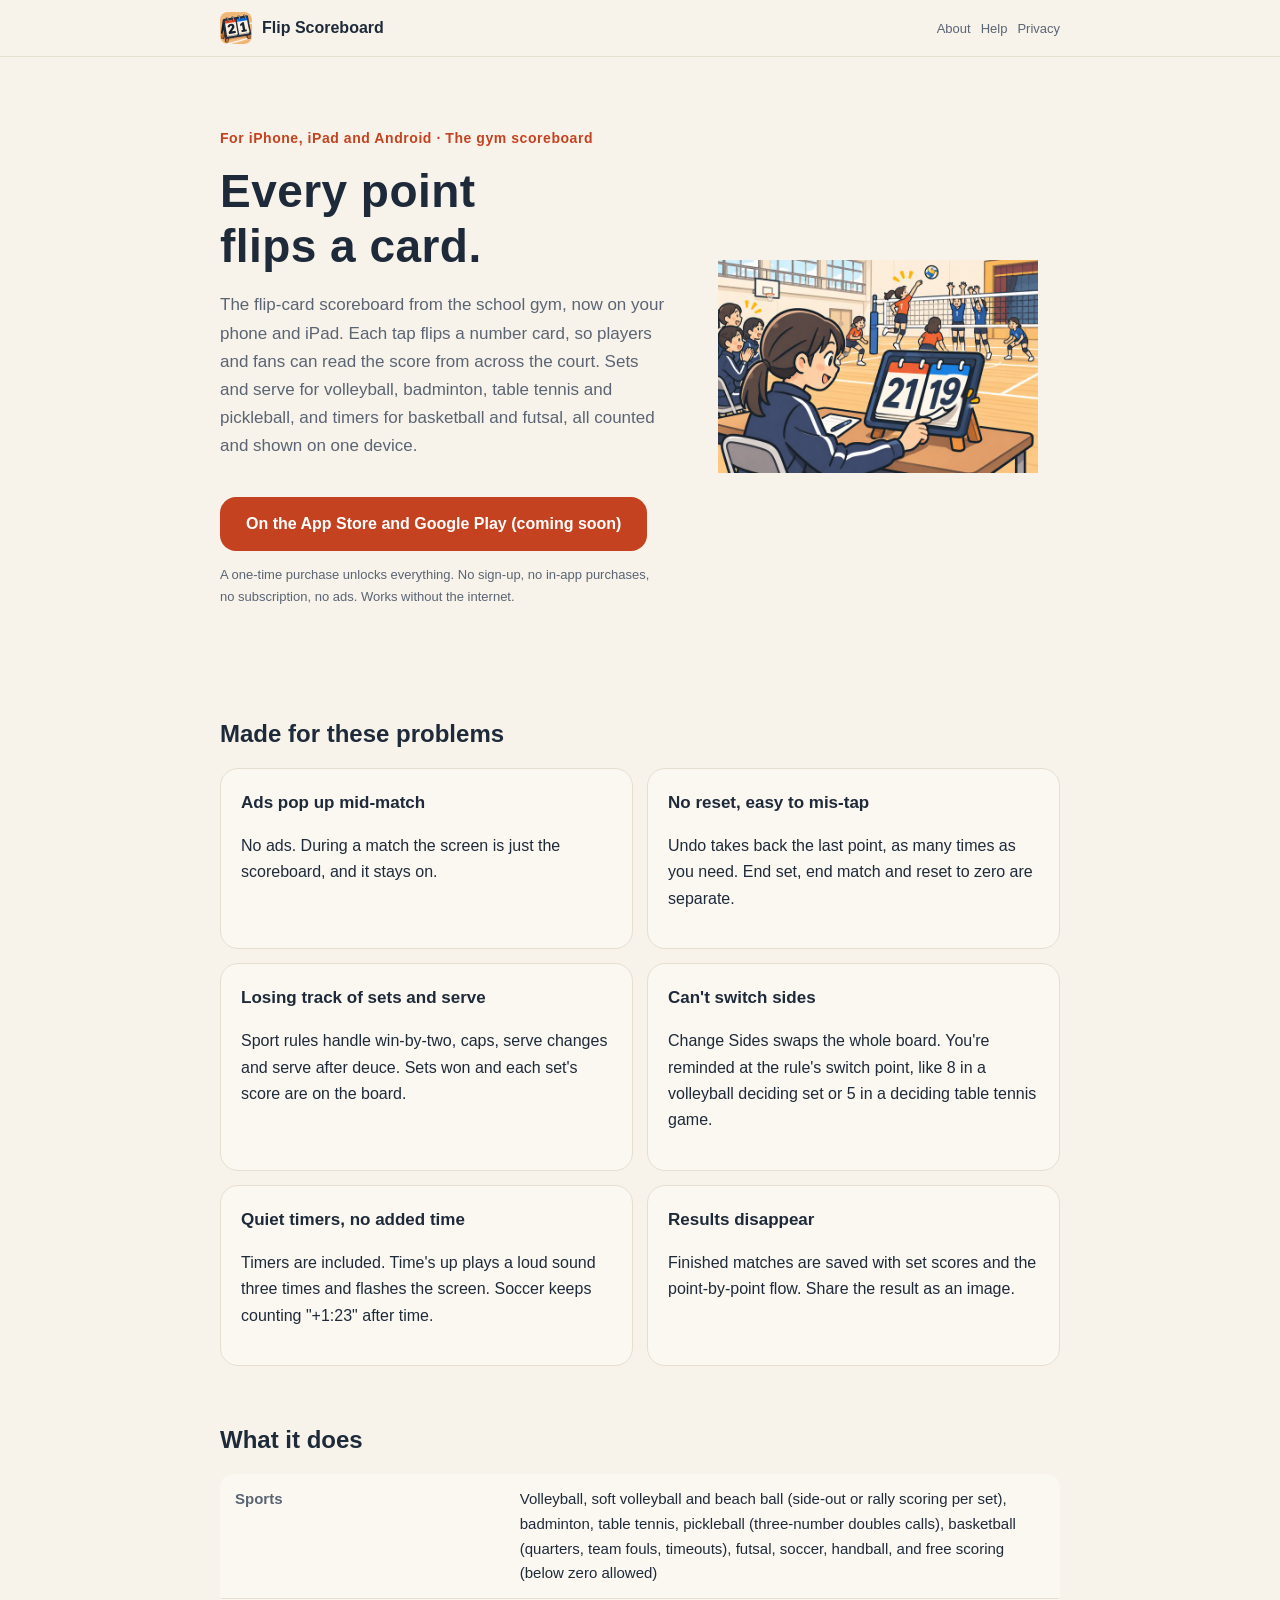
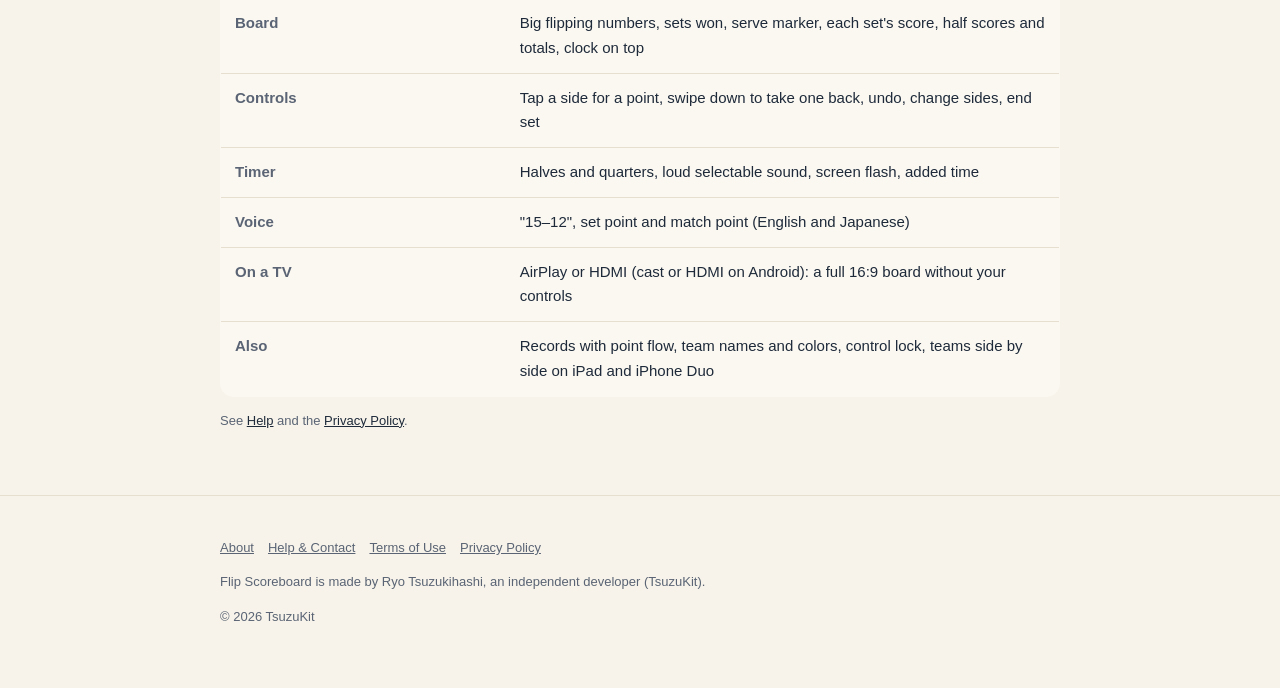
==== index.html @ cb6ddffb "めくり得点板のサイトを公開" ====
<!DOCTYPE html>
<html lang="ja" data-title-ja="めくり得点板｜スコアボード・得点板アプリ（バレー・卓球・バドミントン・バスケ）" data-title-en="Flip Scoreboard | Scoreboard for volleyball, table tennis, badminton and more">
<head>
<meta charset="UTF-8">
<meta name="viewport" content="width=device-width, initial-scale=1">
<script>(function(){var l=navigator.languages&&navigator.languages.length?navigator.languages:[navigator.language||"ja"],p="en";for(var i=0;i<l.length;i++){var c=String(l[i]).toLowerCase();if(c.indexOf("ja")===0){p="ja";break}if(c.indexOf("en")===0){p="en";break}}var d=document.documentElement;d.lang=p;var t=d.getAttribute("data-title-"+p);if(t){document.title=t}})();</script>
<title>めくり得点板｜スコアボード・得点板アプリ（バレー・卓球・バドミントン・バスケ）</title>
<meta name="description" content="体育館のめくり式の得点板を、スマホと iPad に。バレーボール・バドミントン・卓球・ピックルボール・バスケ・フットサルの点数・セット・サーブ権・タイマーを大きく。広告なし・買い切り。 / A flip-card scoreboard for your phone and iPad. Points, sets, serve and timers for volleyball, badminton, table tennis, pickleball, basketball and futsal. No ads, one-time purchase.">
<meta property="og:title" content="めくり得点板｜スコアボード・得点板アプリ（バレー・卓球・バドミントン・バスケ）">
<meta property="og:description" content="体育館のめくり式の得点板を、スマホと iPad に。バレーボール・バドミントン・卓球・ピックルボール・バスケ・フットサルの点数・セット・サーブ権・タイマーを大きく。広告なし・買い切り。">
<meta property="og:type" content="website">
<meta property="og:url" content="https://mekuri.tsuzukit.com/">
<meta property="og:image" content="https://mekuri.tsuzukit.com/assets/og.jpg">
<link rel="icon" href="assets/icon.png">
<link rel="apple-touch-icon" href="assets/icon.png">
<link rel="stylesheet" href="style.css">
</head>
<body>
<div data-l="ja" lang="ja">
<header class="site"><div class="wrap">
<a class="brand" href="./"><img src="assets/icon.png" alt="" width="32" height="32">めくり得点板</a>
<nav class="site"><a href="./">紹介</a><a href="support.html">使い方</a><a href="privacy.html">プライバシー</a></nav>
</div></header>
<main class="wrap">
<section class="hero">
<div>
<p class="eyebrow">iPhone・iPad・Android 向け・体育館の得点板</p>
<h1>1点ごとに、<br>めくれる得点板。</h1>
<p class="lead">体育館のめくり式の得点板を、スマホと iPad に。押すたびに数字の札がめくれて、コートの向こうからも点数が分かります。バレーボール・バドミントン・卓球・ピックルボールのセットとサーブ権、バスケ・フットサルのタイマーまで、1台で数えて見せられます。</p>
<a class="cta" href="#store" id="store">App Store・Google Play で見る（準備中）</a>
<p class="note">買い切りの有料アプリです。一度買えば、すべての機能が使えます。アカウント登録・アプリ内課金・サブスクリプション・広告はありません。ネットにつながっていなくても使えます。</p>
</div>
<img src="assets/hero.jpg" alt="中学校の体育館で、得点係の生徒がスタンドに立てたタブレットのめくり式の得点板を押していて、奥でバレーボールの試合をしている絵" width="360">
</section>

<h2>こんな困りごとのために作りました</h2>
<div class="grid two">
<div class="card"><h3>試合中に広告が出て焦る</h3><p>広告はありません。試合のあいだ、画面は得点板だけです。画面も消えません。</p></div>
<div class="card"><h3>リセットが無い・押しまちがえる</h3><p>［取り消す］で直前の1点に戻せます（何回でも）。「セットを終える」「試合を終える」「点を0に戻す」を分けて置いています。</p></div>
<div class="card"><h3>セットとサーブ権を数えまちがえる</h3><p>種目のルールで、2点差・上限・サーブの交代・デュースのあとのサーブを数えます。セットの数とセットごとの点も、板に出ます。</p></div>
<div class="card"><h3>コートチェンジができない</h3><p>［コートチェンジ］で左右が板ごと入れかわります。バレーの最終セットの8点、卓球の最終ゲームの5点など、ルールの時には知らせます。</p></div>
<div class="card"><h3>タイマーの音が小さい・ロスタイムが分からない</h3><p>タイマーは全部入り。時間が来たら大きな音を3回鳴らし、画面を光らせます。サッカーは時間のあとも「+1:23」と数え続けます。</p></div>
<div class="card"><h3>結果が残らない</h3><p>終わった試合は、セットの点と点の流れまで記録に残ります。結果は画像で共有できます。</p></div>
</div>

<h2>できること</h2>
<table>
<tr><th>種目</th><td>バレーボール・ソフトバレー／ビーチボール（セットごとにサーブ権制とラリー制）・バドミントン・卓球・ピックルボール（ダブルスの3つの数）・バスケ（クォーター・チームファウル・タイムアウト）・フットサル・サッカー・ハンドボール・自由（0 より下も数えられる）</td></tr>
<tr><th>得点板</th><td>めくれる大きな数字・セットの数・サーブ権の印・セットごとの点・前後半の点と合計・上に時計</td></tr>
<tr><th>操作</th><td>左右を押して1点・下にスワイプで1点もどす・取り消す・コートチェンジ・セットを終える</td></tr>
<tr><th>タイマー</th><td>前後半・クォーター・大きな音（選べる）・画面が光る・ロスタイム</td></tr>
<tr><th>読み上げ</th><td>「15対12」・セットポイント・マッチポイント（日本語・英語）</td></tr>
<tr><th>テレビに映す</th><td>AirPlay・HDMI（Android はキャスト・HDMI）で、操作の映らない得点板を 16:9 いっぱいに</td></tr>
<tr><th>そのほか</th><td>記録と点の流れ・チームの名前と色・操作のロック・iPad と iPhone Duo では2チームを左右に</td></tr>
</table>
<p class="note">くわしくは<a href="support.html">使い方</a>と<a href="privacy.html">プライバシーポリシー</a>へ。</p>
</main>
<footer class="site"><div class="wrap">
<p><a href="./">紹介</a><a href="support.html">使い方とお問い合わせ</a><a href="terms.html">利用規約</a><a href="privacy.html">プライバシーポリシー</a></p>
<p>めくり得点板は、個人開発者の續橋涼（TsuzuKit）が作っているアプリです。</p>
<p>© 2026 TsuzuKit</p>
</div></footer>
</div>
<div data-l="en" lang="en">
<header class="site"><div class="wrap">
<a class="brand" href="./"><img src="assets/icon.png" alt="" width="32" height="32">Flip Scoreboard</a>
<nav class="site"><a href="./">About</a><a href="support.html">Help</a><a href="privacy.html">Privacy</a></nav>
</div></header>
<main class="wrap">
<section class="hero">
<div>
<p class="eyebrow">For iPhone, iPad and Android · The gym scoreboard</p>
<h1>Every point<br>flips a card.</h1>
<p class="lead">The flip-card scoreboard from the school gym, now on your phone and iPad. Each tap flips a number card, so players and fans can read the score from across the court. Sets and serve for volleyball, badminton, table tennis and pickleball, and timers for basketball and futsal, all counted and shown on one device.</p>
<a class="cta" href="#store" id="store">On the App Store and Google Play (coming soon)</a>
<p class="note">A one-time purchase unlocks everything. No sign-up, no in-app purchases, no subscription, no ads. Works without the internet.</p>
</div>
<img src="assets/hero.jpg" alt="In a school gym, a student scorekeeper taps a tablet on a stand showing a flip-card scoreboard while a volleyball match goes on" width="360">
</section>

<h2>Made for these problems</h2>
<div class="grid two">
<div class="card"><h3>Ads pop up mid-match</h3><p>No ads. During a match the screen is just the scoreboard, and it stays on.</p></div>
<div class="card"><h3>No reset, easy to mis-tap</h3><p>Undo takes back the last point, as many times as you need. End set, end match and reset to zero are separate.</p></div>
<div class="card"><h3>Losing track of sets and serve</h3><p>Sport rules handle win-by-two, caps, serve changes and serve after deuce. Sets won and each set's score are on the board.</p></div>
<div class="card"><h3>Can't switch sides</h3><p>Change Sides swaps the whole board. You're reminded at the rule's switch point, like 8 in a volleyball deciding set or 5 in a deciding table tennis game.</p></div>
<div class="card"><h3>Quiet timers, no added time</h3><p>Timers are included. Time's up plays a loud sound three times and flashes the screen. Soccer keeps counting "+1:23" after time.</p></div>
<div class="card"><h3>Results disappear</h3><p>Finished matches are saved with set scores and the point-by-point flow. Share the result as an image.</p></div>
</div>

<h2>What it does</h2>
<table>
<tr><th>Sports</th><td>Volleyball, soft volleyball and beach ball (side-out or rally scoring per set), badminton, table tennis, pickleball (three-number doubles calls), basketball (quarters, team fouls, timeouts), futsal, soccer, handball, and free scoring (below zero allowed)</td></tr>
<tr><th>Board</th><td>Big flipping numbers, sets won, serve marker, each set's score, half scores and totals, clock on top</td></tr>
<tr><th>Controls</th><td>Tap a side for a point, swipe down to take one back, undo, change sides, end set</td></tr>
<tr><th>Timer</th><td>Halves and quarters, loud selectable sound, screen flash, added time</td></tr>
<tr><th>Voice</th><td>"15–12", set point and match point (English and Japanese)</td></tr>
<tr><th>On a TV</th><td>AirPlay or HDMI (cast or HDMI on Android): a full 16:9 board without your controls</td></tr>
<tr><th>Also</th><td>Records with point flow, team names and colors, control lock, teams side by side on iPad and iPhone Duo</td></tr>
</table>
<p class="note">See <a href="support.html">Help</a> and the <a href="privacy.html">Privacy Policy</a>.</p>
</main>
<footer class="site"><div class="wrap">
<p><a href="./">About</a><a href="support.html">Help & Contact</a><a href="terms.html">Terms of Use</a><a href="privacy.html">Privacy Policy</a></p>
<p>Flip Scoreboard is made by Ryo Tsuzukihashi, an independent developer (TsuzuKit).</p>
<p>© 2026 TsuzuKit</p>
</div></footer>
</div>
</body>
</html>
---- style.css ----
/* めくり得点板 — 生成りの地・濃い紺の文字・朱と青の2チーム（アプリの Theme と同じ。朱はいちばん押すものだけ） */
:root {
  --paper: #f7f3ea; --card: #fbf8f1; --ink: #1e2a3a; --sub: #5a6474; --line: #e6dfd0;
  --vermilion: #c4421f; --vermilion-soft: #fbe6dc; --navy: #1e2a3a; --correct: #23794b;
}
@media (prefers-color-scheme: dark) {
  :root { --paper: #111318; --card: #1b1e25; --ink: #e9edf5; --sub: #a6aec0; --line: #2c313b;
    --vermilion: #ff8a63; --vermilion-soft: #3a2018; --navy: #c9d6ea; --correct: #6fd39a; }
}
* { box-sizing: border-box; }
html { -webkit-text-size-adjust: 100%; }
body { margin: 0; background: var(--paper); color: var(--ink); line-height: 1.8;
  font-family: -apple-system, BlinkMacSystemFont, "Hiragino Sans", "Hiragino Kaku Gothic ProN", "Noto Sans JP", sans-serif; }
a { color: var(--navy); }
.wrap { max-width: 880px; margin: 0 auto; padding: 0 20px; }
header.site { border-bottom: 1px solid var(--line); background: var(--paper); position: sticky; top: 0; z-index: 5; }
header.site .wrap { display: flex; align-items: center; gap: 16px; min-height: 56px; }
.brand { display: flex; align-items: center; gap: 10px; font-weight: 800; text-decoration: none; color: var(--ink); margin-right: auto; }
.brand img { width: 32px; height: 32px; border-radius: 8px; }
nav.site a { font-size: 14px; text-decoration: none; color: var(--sub); margin-left: 14px; white-space: nowrap; }
nav.site a:hover { color: var(--ink); }
.hero { padding: 56px 0 40px; display: grid; gap: 32px; align-items: center; }
@media (min-width: 760px) { .hero { grid-template-columns: 1.1fr 0.9fr; } }
.eyebrow { color: var(--vermilion); font-weight: 700; font-size: 14px; letter-spacing: 0.04em; }
h1 { font-size: clamp(30px, 6vw, 46px); line-height: 1.35; margin: 8px 0 16px; letter-spacing: 0.01em; }
h2 { font-size: 24px; margin: 56px 0 16px; line-height: 1.5; }
h3 { font-size: 17px; margin: 0 0 6px; }
.lead { font-size: 17px; color: var(--sub); }
.cta { display: inline-block; margin-top: 20px; background: var(--vermilion); color: #ffffff; font-weight: 700; text-decoration: none;
  padding: 14px 26px; border-radius: 16px; }
.note { font-size: 13px; color: var(--sub); }
.hero img { width: 100%; max-width: 320px; height: auto; justify-self: center; }
.grid { display: grid; gap: 14px; }
@media (min-width: 700px) { .grid.two { grid-template-columns: 1fr 1fr; } .grid.three { grid-template-columns: repeat(3, 1fr); } }
.card { background: var(--card); border: 1px solid var(--line); border-radius: 18px; padding: 20px; }
.card.em { background: var(--vermilion-soft); border-color: transparent; }
.steps { counter-reset: step; }
.steps .card { position: relative; padding-left: 62px; }
.steps .card::before { counter-increment: step; content: counter(step); position: absolute; left: 18px; top: 18px; width: 32px; height: 32px;
  border-radius: 50%; border: 2.5px solid var(--vermilion); color: var(--vermilion); font-weight: 800; display: grid; place-items: center; }
table { width: 100%; border-collapse: collapse; background: var(--card); border: 1px solid var(--line); border-radius: 14px; overflow: hidden; }
th, td { text-align: left; padding: 12px 14px; border-bottom: 1px solid var(--line); vertical-align: top; font-size: 15px; }
th { width: 34%; color: var(--sub); font-weight: 600; }
tr:last-child th, tr:last-child td { border-bottom: none; }
.doc { padding: 40px 0 24px; }
.doc h1 { font-size: 30px; }
.doc h2 { font-size: 19px; margin: 36px 0 10px; }
.doc .meta { color: var(--sub); font-size: 14px; }
.doc .summary { background: var(--vermilion-soft); border-radius: 16px; padding: 18px 20px; margin: 20px 0; }
details { background: var(--card); border: 1px solid var(--line); border-radius: 14px; padding: 14px 18px; }
details + details { margin-top: 10px; }
summary { font-weight: 700; cursor: pointer; }
footer.site { border-top: 1px solid var(--line); margin-top: 64px; padding: 28px 0 48px; color: var(--sub); font-size: 13px; }
footer.site a { color: var(--sub); margin-right: 14px; }
.qid { font-family: ui-monospace, SFMono-Regular, Menlo, monospace; background: var(--card); border: 1px solid var(--line);
  border-radius: 8px; padding: 2px 8px; }
/* 端末の言語に合うほうだけ見せる（build.py が両方を1ページに入れる） */
html[lang="ja"] [data-l="en"], html[lang="en"] [data-l="ja"] { display: none; }
[lang="en"] { line-height: 1.65; }
[lang="en"] h1 { line-height: 1.2; }
[lang="en"] nav.site a { font-size: 13px; margin-left: 10px; }
@media (max-width: 480px) { nav.site a { font-size: 12px; margin-left: 8px; } header.site .wrap { gap: 4px; } .brand { gap: 7px; font-size: 15px; } }
.brand { white-space: nowrap; flex-shrink: 0; }
/* 幅の狭い画面では、上の帯の「紹介」を出さない（左のアプリ名が同じ行き先） */
@media (max-width: 480px) { nav.site a:first-child { display: none; } }
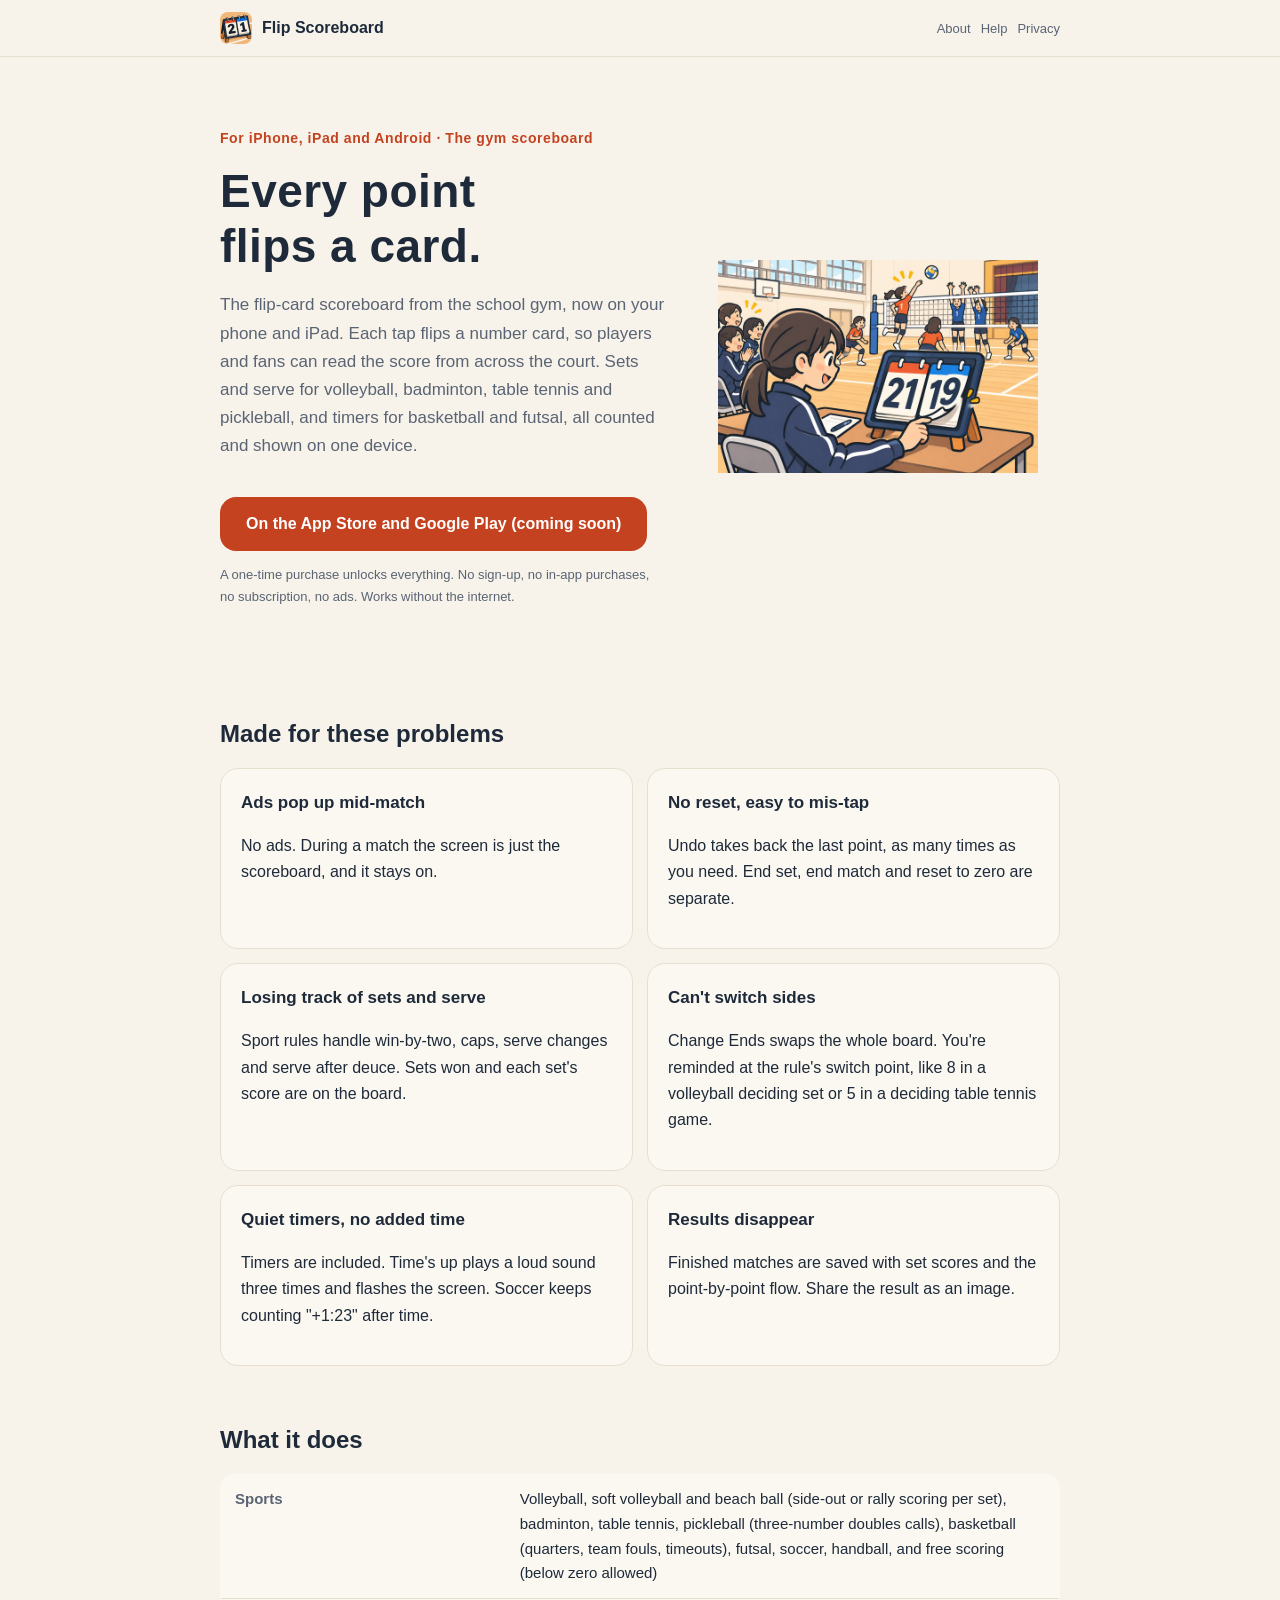
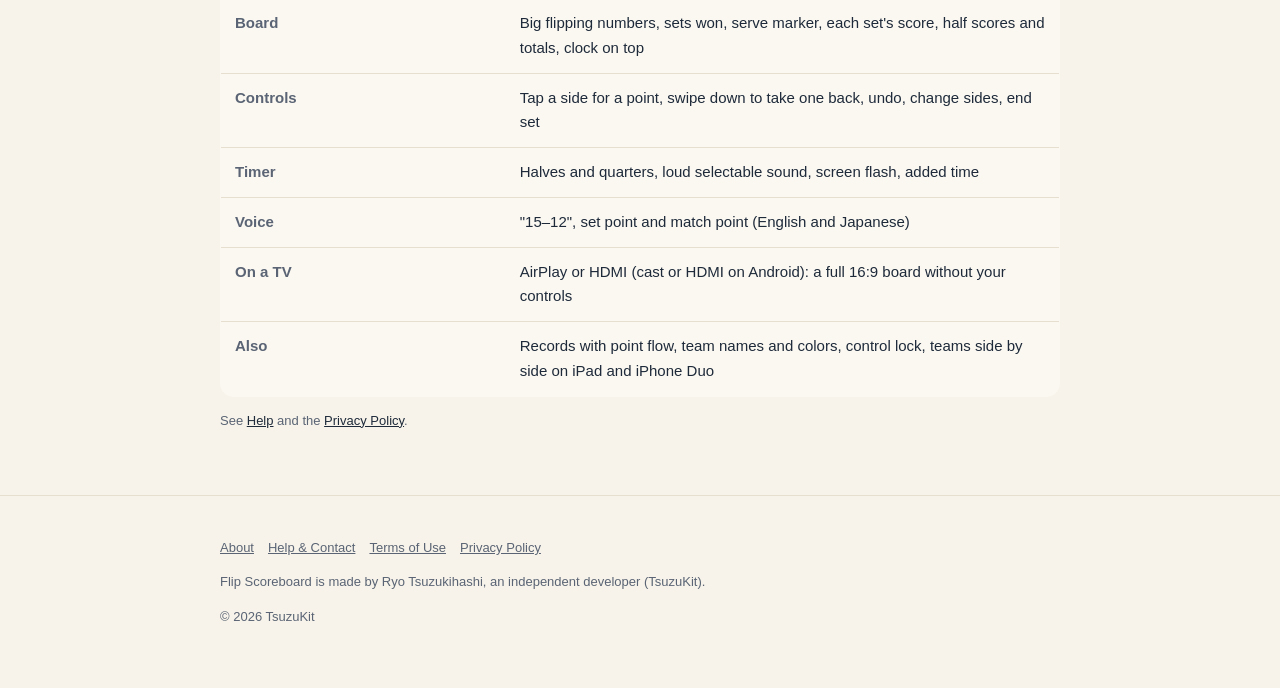
==== commit d5b63fa4: "ボタン名を実際の表示にそろえた" ====
--- a/index.html
+++ b/index.html
@@ -83,7 +83,7 @@
 <div class="card"><h3>Ads pop up mid-match</h3><p>No ads. During a match the screen is just the scoreboard, and it stays on.</p></div>
 <div class="card"><h3>No reset, easy to mis-tap</h3><p>Undo takes back the last point, as many times as you need. End set, end match and reset to zero are separate.</p></div>
 <div class="card"><h3>Losing track of sets and serve</h3><p>Sport rules handle win-by-two, caps, serve changes and serve after deuce. Sets won and each set's score are on the board.</p></div>
-<div class="card"><h3>Can't switch sides</h3><p>Change Sides swaps the whole board. You're reminded at the rule's switch point, like 8 in a volleyball deciding set or 5 in a deciding table tennis game.</p></div>
+<div class="card"><h3>Can't switch sides</h3><p>Change Ends swaps the whole board. You're reminded at the rule's switch point, like 8 in a volleyball deciding set or 5 in a deciding table tennis game.</p></div>
 <div class="card"><h3>Quiet timers, no added time</h3><p>Timers are included. Time's up plays a loud sound three times and flashes the screen. Soccer keeps counting "+1:23" after time.</p></div>
 <div class="card"><h3>Results disappear</h3><p>Finished matches are saved with set scores and the point-by-point flow. Share the result as an image.</p></div>
 </div>
